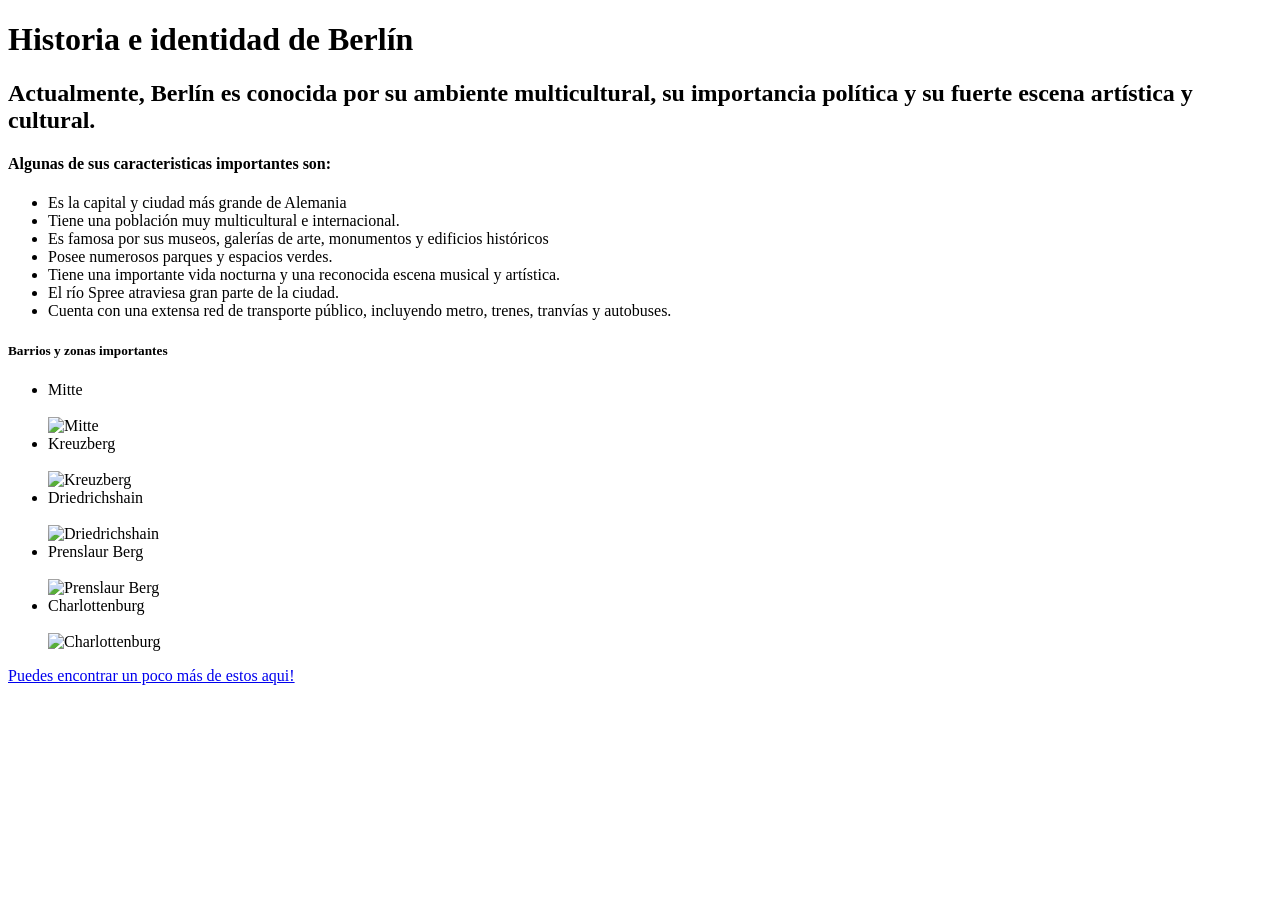
==== ciudad.html @ 249117c0 "first commit" ====
<!DOCTYPE html>
<html lang="es">

<head>
  <meta charset="UTF-8">
  <meta name="viewport"
  content="width=device-width, initial-scale=1.0"">
  <title>Bienvenido a Berlin!!</title>
  <meta name="description"
  content="Meter descripcion">
  <link rel="stylesheet" href="estilos.css">
</head>
<body>
  <header>
    <h1>Historia e identidad de Berlín</h1>
  </header>
  <main>
  <h2>Actualmente, Berlín es conocida por su ambiente multicultural, su importancia política y su fuerte escena artística y cultural.</h2>
  <h4>Algunas de sus caracteristicas importantes son:</h4>
  <ul>
    <li>Es la capital y ciudad más grande de Alemania</li>
    <li>Tiene una población muy multicultural e internacional.</li>
    <li>Es famosa por sus museos, galerías de arte, monumentos y edificios históricos</li>
    <li>Posee numerosos parques y espacios verdes.</li>
    <li>Tiene una importante vida nocturna y una reconocida escena musical y artística.</li>
    <li>El río Spree atraviesa gran parte de la ciudad.</li>
    <li>Cuenta con una extensa red de transporte público, incluyendo metro, trenes, tranvías y autobuses.</li>
  </ul>
  <h5>Barrios y zonas importantes</h5>
  <ul>
    <li>Mitte</li>
    <br>
    <img src="https://www.miventanaalmundo.com/wp-content/uploads/2018/11/Optimized-BerlinMitte5.jpg" alt="Mitte">
    <br>
    <li>Kreuzberg</li>
    <br>
    <img src="https://www.laguiadeberlin.com/wp-content/uploads/2018/02/Kreuzberg.jpg" alt="Kreuzberg">
    <br>
    <li>Driedrichshain</li>
    <br>
    <img src="https://media.istockphoto.com/id/1338102471/es/foto/puente-oberbaum-en-berl%C3%ADn-alemania.jpg?s=612x612&w=0&k=20&c=RVWV4kr8LCKuYC4WVDhZmSEEF3x5fYHKQ7nVhtZ2eJk=" alt="Driedrichshain">
    <br>
    <li>Prenslaur Berg</li>
    <br>
    <img src="https://tse1.mm.bing.net/th/id/OIP.uyTcPfOEXvX0ppG-y9wgTQHaJ3?r=0&rs=1&pid=ImgDetMain&o=7&rm=3" alt="Prenslaur Berg">
    <br>
    <li>Charlottenburg</li>
    <br>
    <img src="https://media.istockphoto.com/id/1870392116/es/foto/berl%C3%ADn-alemania-schloss-charlottenburg-palace-reflection.jpg?s=612x612&w=0&k=20&c=Ehr1T9llZ2JQnEN5zalabb5x2EfiFP4KfZuiLHEeY7M=" alt="Charlottenburg">
  </ul>
  <a href="lugares.html">Puedes encontrar un poco más de estos aqui!</a>
  </main>
</body>
</html>
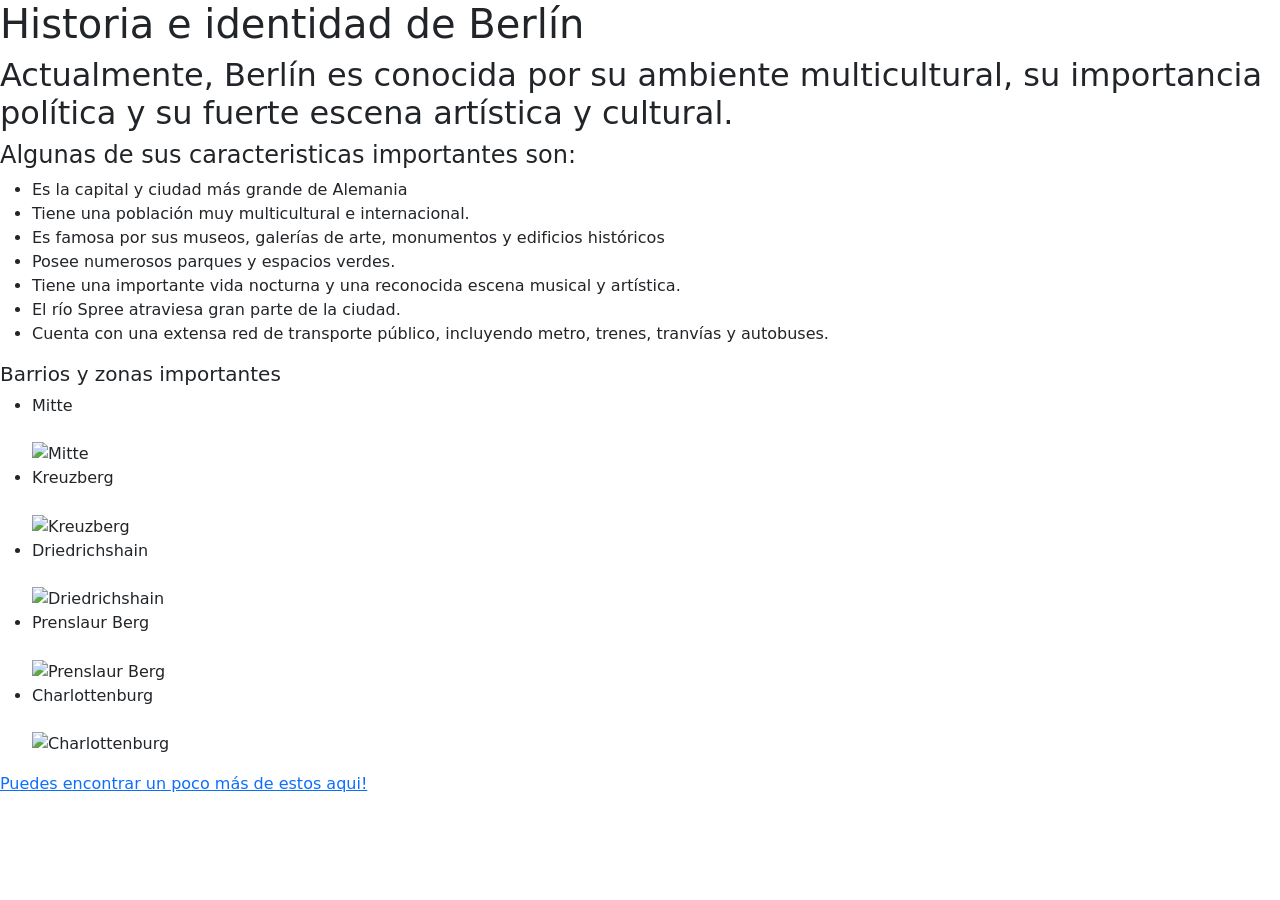
==== commit b7689dd0: "cambios en head y enlace a css" ====
--- a/ciudad.html
+++ b/ciudad.html
@@ -3,13 +3,16 @@
 
 <head>
   <meta charset="UTF-8">
-  <meta name="viewport"
-  content="width=device-width, initial-scale=1.0"">
-  <title>Bienvenido a Berlin!!</title>
-  <meta name="description"
-  content="Meter descripcion">
-  <link rel="stylesheet" href="estilos.css">
+  <meta name="viewport" content="width=device-width, initial-scale=1.0">
+  <title>Ciudad | Westview, Sokovia</title>
+  <meta name="description" content="Historia e identidad de Westview, la ciudad tecnológica de Sokovia: características, datos generales y barrios.">
+  <link rel="preconnect" href="https://fonts.googleapis.com">
+  <link rel="preconnect" href="https://fonts.gstatic.com" crossorigin>
+  <link href="https://fonts.googleapis.com/css2?family=Lora:wght@600;700&family=Nunito:wght@400;600;700&display=swap" rel="stylesheet">
+  <link href="https://cdn.jsdelivr.net/npm/bootstrap@5.3.3/dist/css/bootstrap.min.css" rel="stylesheet">
+  <link rel="stylesheet" href="css/estilos.css">
 </head>
+
 <body>
   <header>
     <h1>Historia e identidad de Berlín</h1>
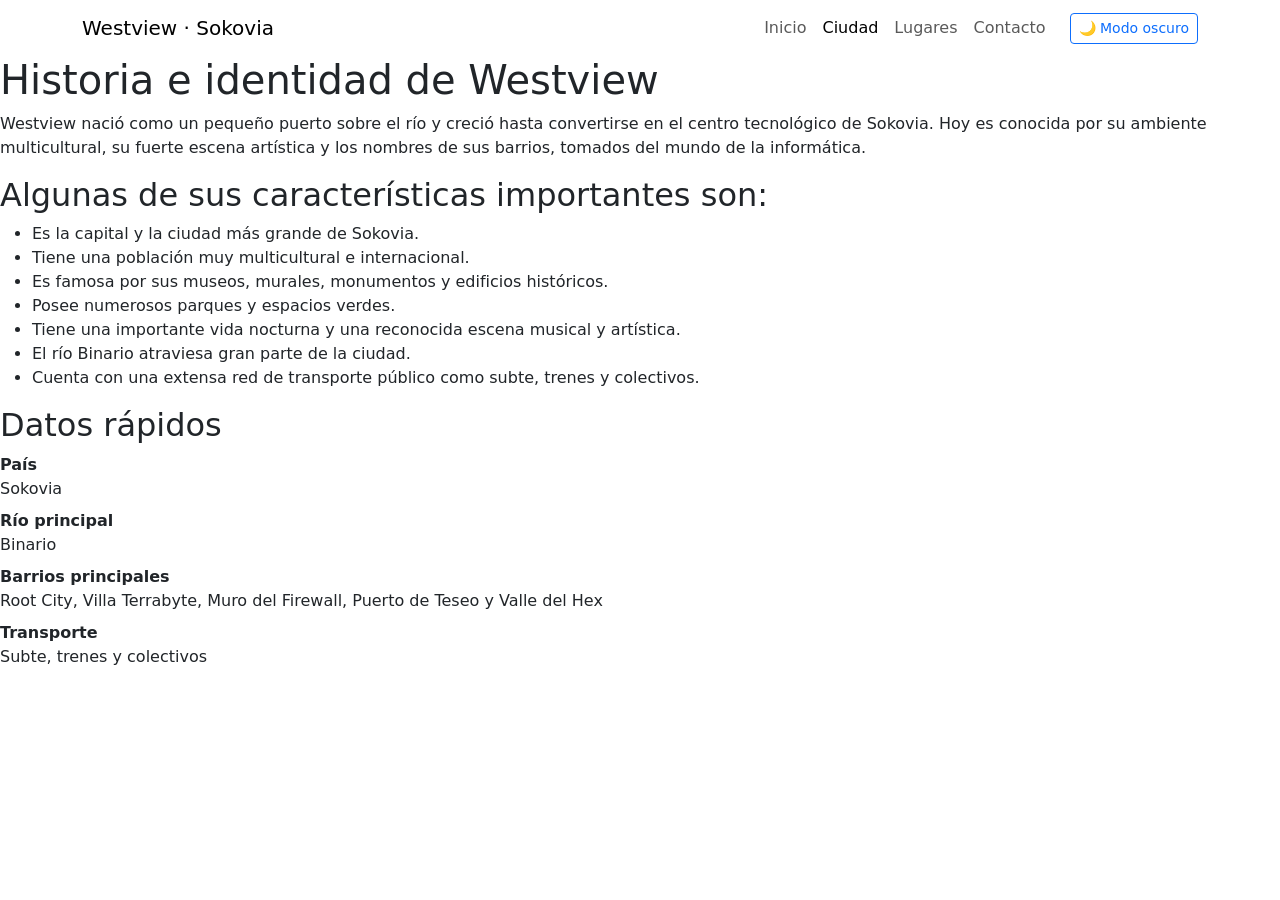
==== commit 2e1b53d1: "Actualizo main añadiendo datos, introduccion e historia" ====
--- a/ciudad.html
+++ b/ciudad.html
@@ -15,43 +15,56 @@
 
 <body>
   <header>
-    <h1>Historia e identidad de Berlín</h1>
+    <nav class="navbar navbar-expand-lg" aria-label="Menú principal">
+      <div class="container">
+        <a class="navbar-brand" href="index.html">Westview <span class="navbar-pais">· Sokovia</span></a>
+        <button class="navbar-toggler" type="button" data-bs-toggle="collapse" data-bs-target="#menu-principal" aria-controls="menu-principal" aria-expanded="false" aria-label="Abrir o cerrar el menú">
+          <span class="navbar-toggler-icon"></span>
+        </button>
+        <div class="collapse navbar-collapse" id="menu-principal">
+          <ul class="navbar-nav ms-auto">
+          <li class="nav-item"><a class="nav-link" href="index.html">Inicio</a></li>
+          <li class="nav-item"><a class="nav-link active" href="ciudad.html" aria-current="page">Ciudad</a></li>
+          <li class="nav-item"><a class="nav-link" href="lugares.html">Lugares</a></li>
+          <li class="nav-item"><a class="nav-link" href="contacto.html">Contacto</a></li>
+          </ul>
+          <button id="btn-modo" class="btn btn-outline-primary btn-sm ms-lg-3" type="button" aria-pressed="false">🌙 Modo oscuro</button>
+        </div>
+      </div>
+    </nav>
   </header>
+
   <main>
-  <h2>Actualmente, Berlín es conocida por su ambiente multicultural, su importancia política y su fuerte escena artística y cultural.</h2>
-  <h4>Algunas de sus caracteristicas importantes son:</h4>
-  <ul>
-    <li>Es la capital y ciudad más grande de Alemania</li>
-    <li>Tiene una población muy multicultural e internacional.</li>
-    <li>Es famosa por sus museos, galerías de arte, monumentos y edificios históricos</li>
-    <li>Posee numerosos parques y espacios verdes.</li>
-    <li>Tiene una importante vida nocturna y una reconocida escena musical y artística.</li>
-    <li>El río Spree atraviesa gran parte de la ciudad.</li>
-    <li>Cuenta con una extensa red de transporte público, incluyendo metro, trenes, tranvías y autobuses.</li>
-  </ul>
-  <h5>Barrios y zonas importantes</h5>
-  <ul>
-    <li>Mitte</li>
-    <br>
-    <img src="https://www.miventanaalmundo.com/wp-content/uploads/2018/11/Optimized-BerlinMitte5.jpg" alt="Mitte">
-    <br>
-    <li>Kreuzberg</li>
-    <br>
-    <img src="https://www.laguiadeberlin.com/wp-content/uploads/2018/02/Kreuzberg.jpg" alt="Kreuzberg">
-    <br>
-    <li>Driedrichshain</li>
-    <br>
-    <img src="https://media.istockphoto.com/id/1338102471/es/foto/puente-oberbaum-en-berl%C3%ADn-alemania.jpg?s=612x612&w=0&k=20&c=RVWV4kr8LCKuYC4WVDhZmSEEF3x5fYHKQ7nVhtZ2eJk=" alt="Driedrichshain">
-    <br>
-    <li>Prenslaur Berg</li>
-    <br>
-    <img src="https://tse1.mm.bing.net/th/id/OIP.uyTcPfOEXvX0ppG-y9wgTQHaJ3?r=0&rs=1&pid=ImgDetMain&o=7&rm=3" alt="Prenslaur Berg">
-    <br>
-    <li>Charlottenburg</li>
-    <br>
-    <img src="https://media.istockphoto.com/id/1870392116/es/foto/berl%C3%ADn-alemania-schloss-charlottenburg-palace-reflection.jpg?s=612x612&w=0&k=20&c=Ehr1T9llZ2JQnEN5zalabb5x2EfiFP4KfZuiLHEeY7M=" alt="Charlottenburg">
-  </ul>
-  <a href="lugares.html">Puedes encontrar un poco más de estos aqui!</a>
-  </main>
-</body>
+    <h1>Historia e identidad de Westview</h1>
+    <p>Westview nació como un pequeño puerto sobre el río y creció hasta convertirse en el centro tecnológico de Sokovia. Hoy es conocida por su ambiente multicultural, su fuerte escena artística y los nombres de sus barrios, tomados del mundo de la informática.</p>
+
+    <section id="caracteristicas">
+      <h2>Algunas de sus características importantes son:</h2>
+      <ul>
+        <li>Es la capital y la ciudad más grande de Sokovia.</li>
+        <li>Tiene una población muy multicultural e internacional.</li>
+        <li>Es famosa por sus museos, murales, monumentos y edificios históricos.</li>
+        <li>Posee numerosos parques y espacios verdes.</li>
+        <li>Tiene una importante vida nocturna y una reconocida escena musical y artística.</li>
+        <li>El río Binario atraviesa gran parte de la ciudad.</li>
+        <li>Cuenta con una extensa red de transporte público como subte, trenes y colectivos.</li>
+      </ul>
+    </section>
+
+    <section id="datos">
+      <h2>Datos rápidos</h2>
+      <dl>
+        <dt>País</dt>
+        <dd>Sokovia</dd>
+        <dt>Río principal</dt>
+        <dd>Binario</dd>
+        <dt>Barrios principales</dt>
+        <dd>Root City, Villa Terrabyte, Muro del Firewall, Puerto de Teseo y Valle del Hex</dd>
+        <dt>Transporte</dt>
+        <dd>Subte, trenes y colectivos</dd>
+      </dl>
+    </section>
+
+
+
 </html>
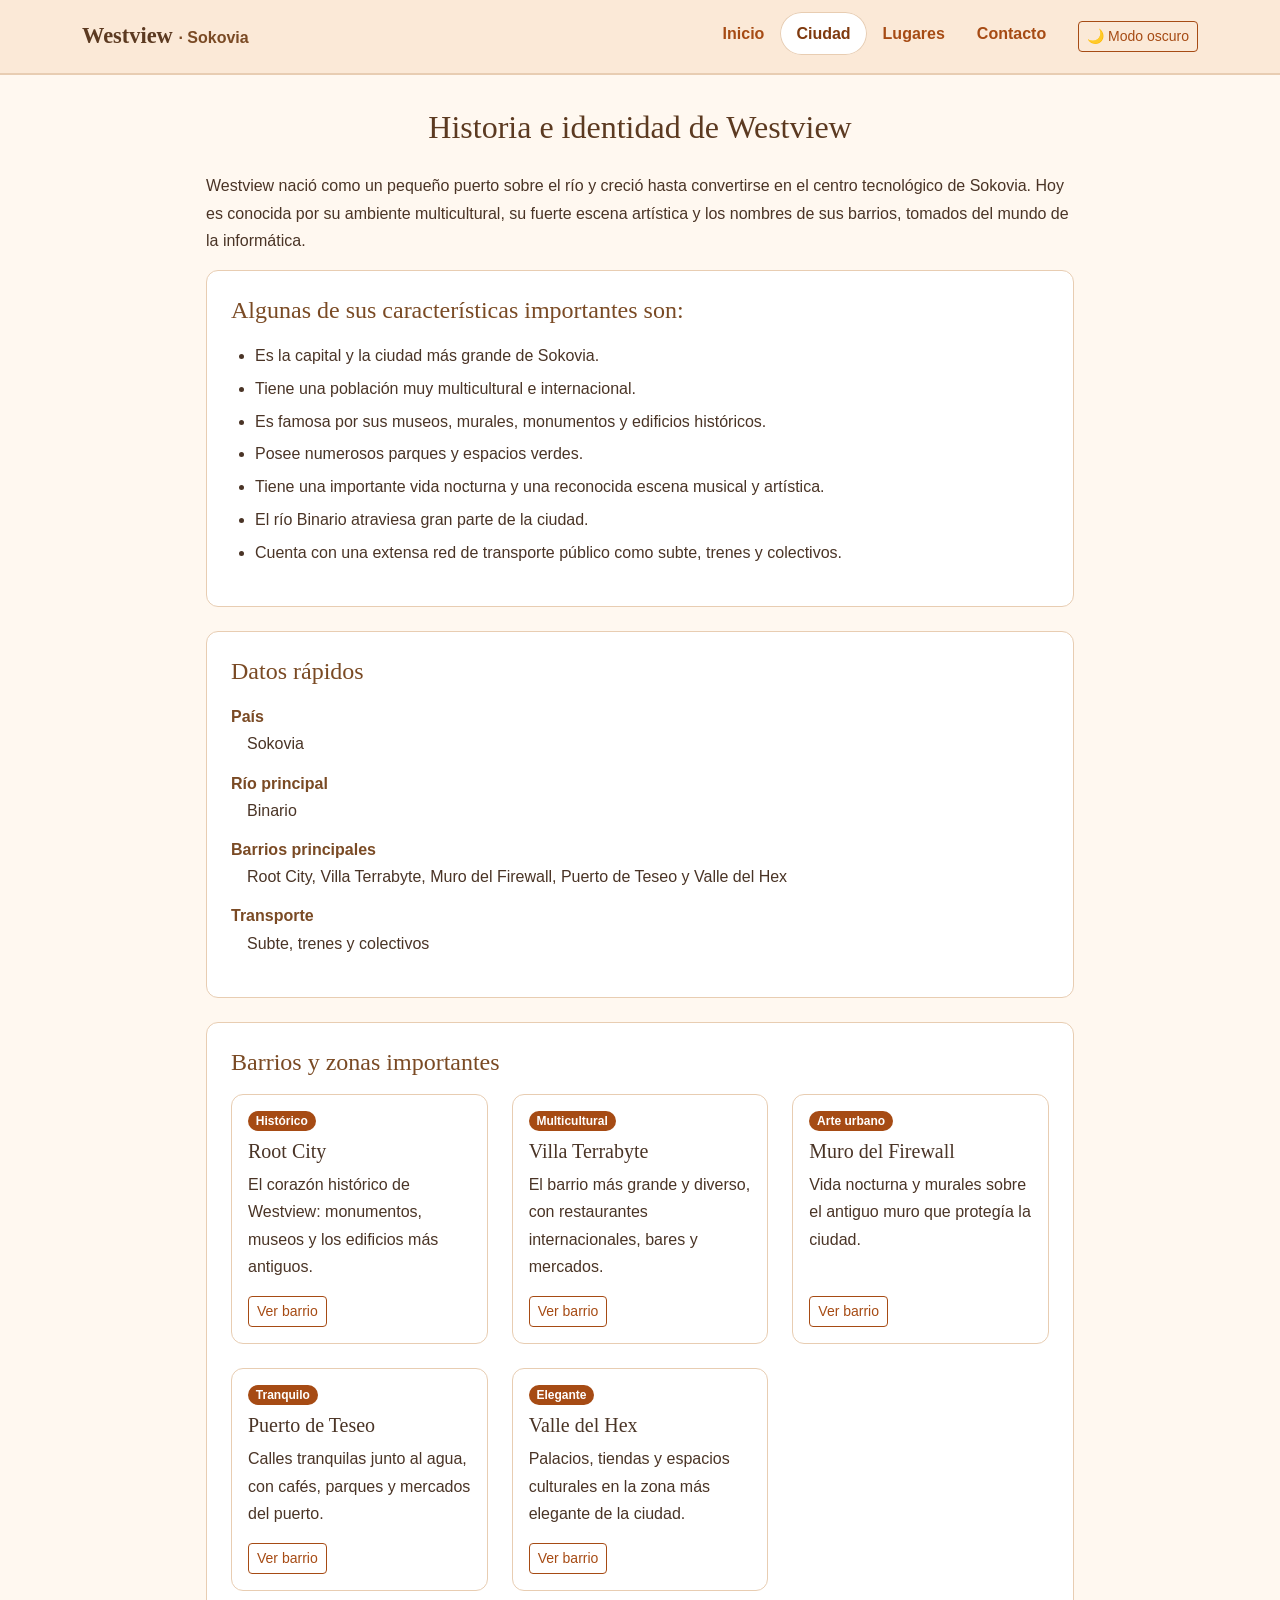
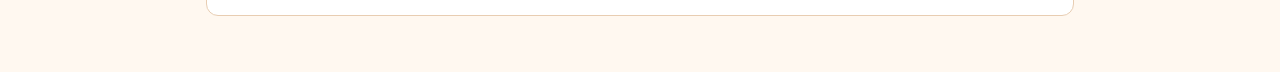
==== commit e910a044: "Barrios con grilla de bootstrap y tarjetas de los cincos barrios de la ciudad" ====
--- a/ciudad.html
+++ b/ciudad.html
@@ -65,6 +65,64 @@
       </dl>
     </section>
 
+    <section id="barrios">
+      <h2>Barrios y zonas importantes</h2>
+      <div class="container px-0">
+        <div class="row g-4">
+        <div class="col-12 col-md-6 col-lg-4">
+          <article class="card h-100">
+            <div class="card-body d-flex flex-column">
+              <span class="badge rounded-pill etiqueta-barrio">Histórico</span>
+              <h3 class="card-title h5">Root City</h3>
+              <p class="card-text">El corazón histórico de Westview: monumentos, museos y los edificios más antiguos.</p>
+              <a href="lugares.html#root-city" class="btn btn-outline-primary btn-sm mt-auto align-self-start">Ver barrio</a>
+            </div>
+          </article>
+        </div>
+        <div class="col-12 col-md-6 col-lg-4">
+          <article class="card h-100">
+            <div class="card-body d-flex flex-column">
+              <span class="badge rounded-pill etiqueta-barrio">Multicultural</span>
+              <h3 class="card-title h5">Villa Terrabyte</h3>
+              <p class="card-text">El barrio más grande y diverso, con restaurantes internacionales, bares y mercados.</p>
+              <a href="lugares.html#villa-terrabyte" class="btn btn-outline-primary btn-sm mt-auto align-self-start">Ver barrio</a>
+            </div>
+          </article>
+        </div>
+        <div class="col-12 col-md-6 col-lg-4">
+          <article class="card h-100">
+            <div class="card-body d-flex flex-column">
+              <span class="badge rounded-pill etiqueta-barrio">Arte urbano</span>
+              <h3 class="card-title h5">Muro del Firewall</h3>
+              <p class="card-text">Vida nocturna y murales sobre el antiguo muro que protegía la ciudad.</p>
+              <a href="lugares.html#muro-del-firewall" class="btn btn-outline-primary btn-sm mt-auto align-self-start">Ver barrio</a>
+            </div>
+          </article>
+        </div>
+        <div class="col-12 col-md-6 col-lg-4">
+          <article class="card h-100">
+            <div class="card-body d-flex flex-column">
+              <span class="badge rounded-pill etiqueta-barrio">Tranquilo</span>
+              <h3 class="card-title h5">Puerto de Teseo</h3>
+              <p class="card-text">Calles tranquilas junto al agua, con cafés, parques y mercados del puerto.</p>
+              <a href="lugares.html#puerto-de-teseo" class="btn btn-outline-primary btn-sm mt-auto align-self-start">Ver barrio</a>
+            </div>
+          </article>
+        </div>
+        <div class="col-12 col-md-6 col-lg-4">
+          <article class="card h-100">
+            <div class="card-body d-flex flex-column">
+              <span class="badge rounded-pill etiqueta-barrio">Elegante</span>
+              <h3 class="card-title h5">Valle del Hex</h3>
+              <p class="card-text">Palacios, tiendas y espacios culturales en la zona más elegante de la ciudad.</p>
+              <a href="lugares.html#valle-del-hex" class="btn btn-outline-primary btn-sm mt-auto align-self-start">Ver barrio</a>
+            </div>
+          </article>
+        </div>
+        </div>
+      </div>
+    </section>
+  </main>
 
 
 </html>
--- a/css/estilos.css
+++ b/css/estilos.css
@@ -0,0 +1,479 @@
+:root {
+  --color-fondo: #FFF8F0;          
+  --color-fondo-suave: #FBE9D7;    
+  --color-superficie: #FFFFFF;     
+  --color-texto: #4A3426;          
+  --color-titulo: #5C3A21;         
+  --color-subtitulo: #7A4A24;      
+  --color-acento: #A64B14;         
+  --color-acento-oscuro: #7F3A0F;  
+  --color-borde: #E8CDB2;          
+
+  --fuente-principal: "Nunito";
+  --fuente-titulos: "Lora";
+
+  --espacio: 1rem;
+}
+
+* {
+  box-sizing: border-box;
+  margin: 0;
+  padding: 0;
+}
+
+body {
+  font-family: var(--fuente-principal), sans-serif;
+  font-size: 16px;
+  line-height: 1.7;
+  color: var(--color-texto);
+  background-color: var(--color-fondo);
+  min-height: 100vh;
+  display: flex;
+  flex-direction: column;
+}
+
+h1, h2, h3 {
+  font-family: var(--fuente-titulos), serif;
+  line-height: 1.3;
+}
+
+h1 {
+  font-size: 2rem;
+  color: var(--color-titulo);
+}
+
+h2 {
+  font-size: 1.5rem;
+  color: var(--color-subtitulo);
+  margin-bottom: var(--espacio);
+}
+
+h3 {
+  font-size: 1.2rem;
+  color: var(--color-acento);
+  margin-top: var(--espacio);
+  margin-bottom: 0.5rem;
+}
+
+p {
+  margin-bottom: var(--espacio);
+}
+
+a {
+  color: var(--color-acento);
+  font-weight: 600;
+}
+
+a:hover {
+  color: var(--color-acento-oscuro);
+}
+
+header {
+  background-color: var(--color-fondo-suave);
+  border-bottom: 2px solid var(--color-borde);
+}
+
+main {
+  flex: 1;
+  width: 100%;
+  max-width: 900px;
+  margin: 0 auto;
+  padding: 2rem var(--espacio);
+}
+
+main > h1 {
+  text-align: center;
+  margin-bottom: 1.5rem;
+}
+
+main > h2 {
+  margin-top: 0.5rem;
+}
+
+section {
+  background-color: var(--color-superficie);
+  border: 1px solid var(--color-borde);
+  border-radius: 12px;
+  padding: 1.5rem;
+  margin-bottom: 1.5rem;
+}
+
+section p:last-child {
+  margin-bottom: 0;
+}
+
+ul, ol {
+  margin-bottom: var(--espacio);
+  padding-left: 1.5rem;
+}
+
+li {
+  margin-bottom: 0.35rem;
+}
+
+dt {
+  font-weight: 700;
+  color: var(--color-subtitulo);
+}
+
+dd {
+  margin-bottom: 0.75rem;
+  margin-left: 1rem;
+}
+
+#indice {
+  background-color: var(--color-fondo-suave);
+  border: 1px solid var(--color-borde);
+  border-radius: 12px;
+  padding: 1.5rem;
+  margin-bottom: 1.5rem;
+}
+
+#indice h2 {
+  margin-bottom: 0.5rem;
+}
+
+#indice ol {
+  margin-bottom: 0;
+}
+
+img {
+  display: block;
+  max-width: 100%;
+  height: auto;
+  border-radius: 10px;
+  margin-bottom: 0.5rem;
+}
+
+figure {
+  margin-bottom: var(--espacio);
+}
+
+figcaption {
+  font-size: 0.9rem;
+  font-weight: 700;
+  color: var(--color-subtitulo);
+}
+
+footer {
+  background-color: var(--color-fondo-suave);
+  border-top: 2px solid var(--color-borde);
+  padding: 1.5rem var(--espacio);
+  text-align: center;
+}
+
+footer p {
+  margin-bottom: 0;
+}
+
+.tarjetas {
+  display: flex;
+  flex-wrap: wrap;
+  gap: 1rem;
+}
+
+.tarjeta {
+  flex: 1 1 220px;
+  background-color: var(--color-fondo-suave);
+  border: 1px solid var(--color-borde);
+  border-radius: 12px;
+  padding: 1.25rem;
+}
+
+.tarjeta h3 {
+  margin-top: 0;
+}
+
+header {
+  position: sticky;
+  top: 0;
+  z-index: 1030;
+}
+
+.etiqueta-barrio {
+  align-self: flex-start;
+  margin-bottom: 0.5rem;
+  background-color: var(--color-acento);
+  color: var(--color-superficie);
+}
+
+.navbar {
+  --bs-navbar-color: var(--color-acento);
+  --bs-navbar-hover-color: var(--color-acento-oscuro);
+  --bs-navbar-active-color: var(--color-acento-oscuro);
+  --bs-navbar-brand-color: var(--color-titulo);
+  --bs-navbar-brand-hover-color: var(--color-acento-oscuro);
+  --bs-navbar-toggler-border-color: var(--color-acento);
+  --bs-navbar-nav-link-padding-x: 1rem;
+  padding-top: 0.75rem;
+  padding-bottom: 0.75rem;
+}
+
+.navbar-brand {
+  font-family: var(--fuente-titulos), serif;
+  font-weight: 700;
+  font-size: 1.4rem;
+}
+
+.navbar-pais {
+  font-family: var(--fuente-principal), sans-serif;
+  font-weight: 600;
+  font-size: 1rem;
+  color: var(--color-subtitulo);
+}
+
+.navbar .nav-link {
+  font-weight: 600;
+  border-radius: 999px;
+  transition: background-color 0.2s, color 0.2s;
+}
+
+.navbar .nav-link:hover,
+.navbar .nav-link.active {
+  background-color: var(--color-superficie);
+}
+
+.navbar .nav-link.active {
+  box-shadow: inset 0 0 0 1px var(--color-borde);
+}
+
+.card {
+  --bs-card-bg: var(--color-superficie);
+  --bs-card-border-color: var(--color-borde);
+  --bs-card-border-radius: 12px;
+  --bs-card-cap-bg: var(--color-fondo-suave);
+  color: var(--color-texto);
+  transition: transform 0.2s, box-shadow 0.2s;
+}
+
+.card:hover {
+  transform: translateY(-4px);
+  box-shadow: 0 8px 20px rgba(122, 74, 36, 0.15);
+}
+
+.card-title {
+  margin-top: 0;
+}
+
+.btn-primary {
+  --bs-btn-bg: var(--color-acento);
+  --bs-btn-border-color: var(--color-acento);
+  --bs-btn-color: var(--color-superficie);
+  --bs-btn-hover-bg: var(--color-acento-oscuro);
+  --bs-btn-hover-border-color: var(--color-acento-oscuro);
+  --bs-btn-hover-color: var(--color-superficie);
+  --bs-btn-active-bg: var(--color-acento-oscuro);
+  --bs-btn-active-border-color: var(--color-acento-oscuro);
+  --bs-btn-active-color: var(--color-superficie);
+  transition: background-color 0.2s, border-color 0.2s;
+}
+
+.btn-outline-primary {
+  --bs-btn-color: var(--color-acento);
+  --bs-btn-border-color: var(--color-acento);
+  --bs-btn-hover-bg: var(--color-acento);
+  --bs-btn-hover-border-color: var(--color-acento);
+  --bs-btn-hover-color: var(--color-superficie);
+  --bs-btn-active-bg: var(--color-acento-oscuro);
+  --bs-btn-active-border-color: var(--color-acento-oscuro);
+  --bs-btn-active-color: var(--color-superficie);
+  transition: background-color 0.2s, color 0.2s;
+}
+
+.form-label {
+  font-weight: 700;
+  color: var(--color-subtitulo);
+}
+
+.form-control {
+  background-color: var(--color-superficie);
+  color: var(--color-texto);
+  border-color: var(--color-borde);
+}
+
+.form-control:focus {
+  background-color: var(--color-superficie);
+  color: var(--color-texto);
+  border-color: var(--color-acento);
+  box-shadow: 0 0 0 0.2rem rgba(166, 75, 20, 0.2);
+}
+
+.form-control::placeholder {
+  color: var(--color-subtitulo);
+  opacity: 0.7;
+}
+
+#form-contacto .btn {
+  padding: 0.5rem 1.5rem;
+}
+
+body.oscuro {
+  --color-fondo: #1E1712;
+  --color-fondo-suave: #2C2218;
+  --color-superficie: #352A1F;
+  --color-texto: #F1E4D6;
+  --color-titulo: #F6D9B8;
+  --color-subtitulo: #E8B98A;
+  --color-acento: #F0A060;
+  --color-acento-oscuro: #FFC48A;
+  --color-borde: #4A3B2C;
+}
+
+body.oscuro .navbar-toggler-icon {
+  filter: invert(1);
+}
+
+body.oscuro .card:hover {
+  box-shadow: 0 8px 20px rgba(0, 0, 0, 0.4);
+}
+
+body.oscuro .alert-success {
+  --bs-alert-color: #D4EDDA;
+  --bs-alert-bg: #1E3B28;
+  --bs-alert-border-color: #2F6B45;
+}
+
+body.oscuro .alert-danger {
+  --bs-alert-color: #F8D7DA;
+  --bs-alert-bg: #4A1F24;
+  --bs-alert-border-color: #8A3A42;
+}
+
+.hero {
+  position: relative;
+  border-radius: 16px;
+  overflow: hidden;
+  margin-bottom: 1.5rem;
+}
+
+.hero-img {
+  display: block;
+  width: 100%;
+  height: 380px;
+  object-fit: cover;
+  border-radius: 0;
+  margin: 0;
+}
+
+.hero-texto {
+  position: absolute;
+  top: 0;
+  right: 0;
+  bottom: 0;
+  left: 0;
+  display: flex;
+  flex-direction: column;
+  justify-content: flex-end;
+  align-items: flex-start;
+  padding: 2rem;
+  /* Degradé oscuro para que el texto blanco se lea sobre cualquier foto */
+  background: linear-gradient(to top, rgba(40, 22, 10, 0.9), rgba(40, 22, 10, 0.2) 75%);
+}
+
+.hero-texto h1 {
+  color: #FFF8F0;
+  margin-bottom: 0.5rem;
+}
+
+.hero-texto p {
+  color: #FFF8F0;
+  max-width: 520px;
+}
+
+.cifras {
+  display: flex;
+  flex-wrap: wrap;
+  gap: 1rem;
+}
+
+.cifra {
+  flex: 1 1 180px;
+  display: flex;
+  flex-direction: column;
+  align-items: center;
+  text-align: center;
+}
+
+.cifra-numero {
+  font-family: var(--fuente-titulos), serif;
+  font-size: 2.5rem;
+  font-weight: 700;
+  line-height: 1.2;
+  color: var(--color-acento);
+}
+
+.cifra-texto {
+  color: var(--color-texto);
+}
+
+html {
+  scroll-behavior: smooth;
+}
+
+section {
+  scroll-margin-top: 90px;
+}
+
+.lema {
+  border-left: 4px solid var(--color-acento);
+  padding: 0.5rem 1.25rem;
+  margin-bottom: 1.5rem;
+}
+
+.lema p {
+  font-family: var(--fuente-titulos), serif;
+  font-size: 1.4rem;
+  font-style: italic;
+  color: var(--color-subtitulo);
+  margin-bottom: 0;
+}
+
+.btn-subir {
+  position: fixed;
+  right: 1.25rem;
+  bottom: 1.25rem;
+  z-index: 1040;
+  display: flex;
+  align-items: center;
+  justify-content: center;
+  width: 48px;
+  height: 48px;
+  border-radius: 50%;
+  background-color: var(--color-acento);
+  color: var(--color-superficie);
+  font-size: 1.5rem;
+  font-weight: 700;
+  line-height: 1;
+  text-decoration: none;
+  box-shadow: 0 4px 12px rgba(0, 0, 0, 0.25);
+  opacity: 0;
+  visibility: hidden;
+  transition: opacity 0.3s, visibility 0.3s, background-color 0.2s;
+}
+
+.btn-subir.visible {
+  opacity: 1;
+  visibility: visible;
+}
+
+.btn-subir:hover {
+  background-color: var(--color-acento-oscuro);
+  color: var(--color-superficie);
+}
+
+.barrio-foto {
+  margin: 1rem 0;
+}
+
+.barrio-foto img {
+  width: 100%;
+  aspect-ratio: 2 / 1;
+  object-fit: cover;
+  background-color: var(--color-fondo-suave);
+  border-radius: 12px;
+}
+
+.barrio-foto figcaption {
+  margin-top: 0.4rem;
+  text-align: center;
+}
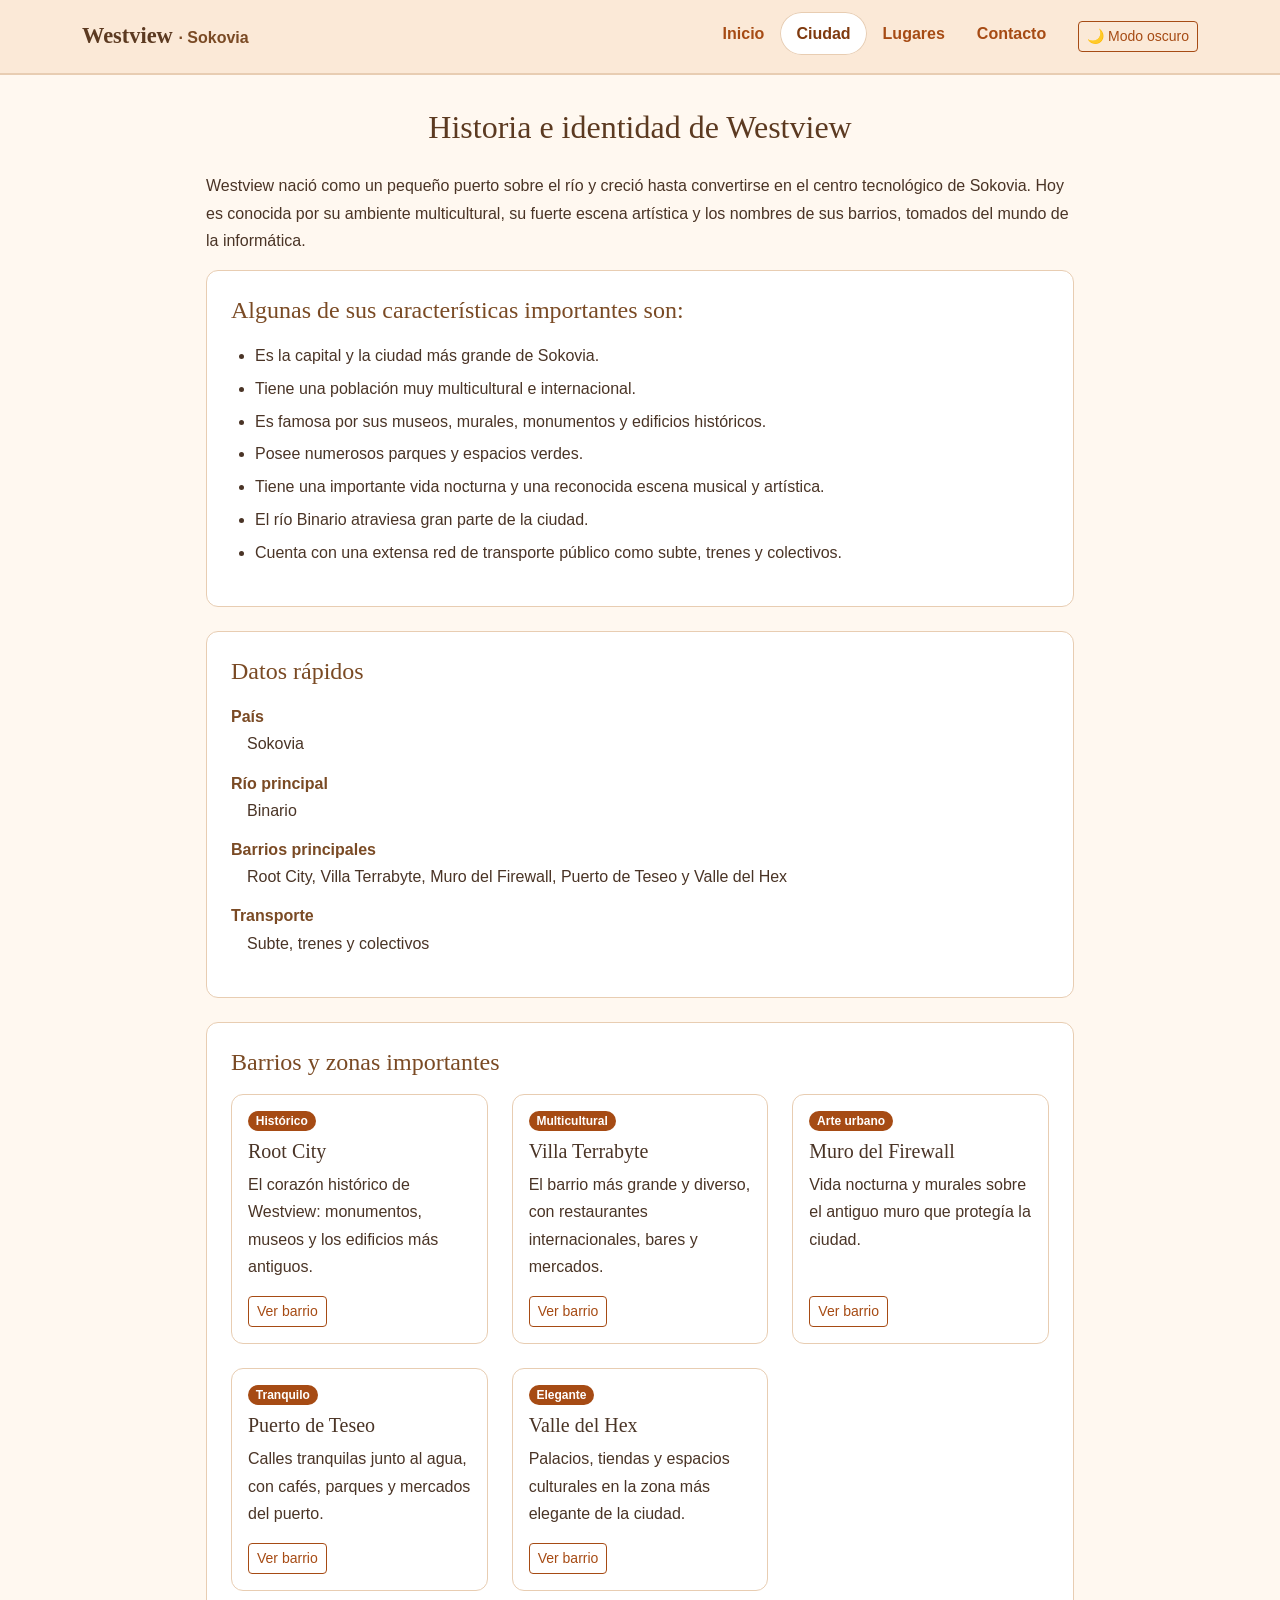
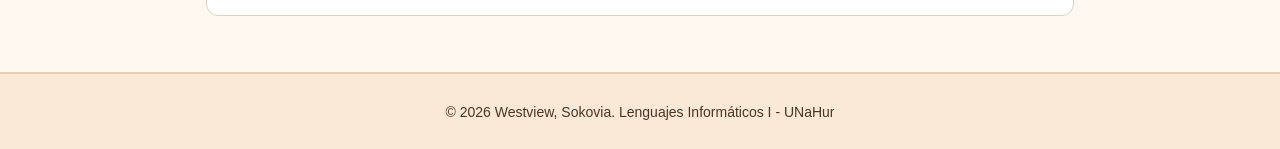
==== commit 9650b060: "footer, boton para volver arriba y script" ====
--- a/ciudad.html
+++ b/ciudad.html
@@ -124,5 +124,12 @@
     </section>
   </main>
 
+  <footer>
+    <p><small>© 2026 Westview, Sokovia. Lenguajes Informáticos I - UNaHur</small></p>
+  </footer>
+  <a href="#" id="btn-subir" class="btn-subir" aria-label="Volver al principio" title="Volver al principio">↑</a>
+  <script src="https://cdn.jsdelivr.net/npm/bootstrap@5.3.3/dist/js/bootstrap.bundle.min.js"></script>
+  <script src="js/main.js"></script>
+</body>  
 
 </html>
